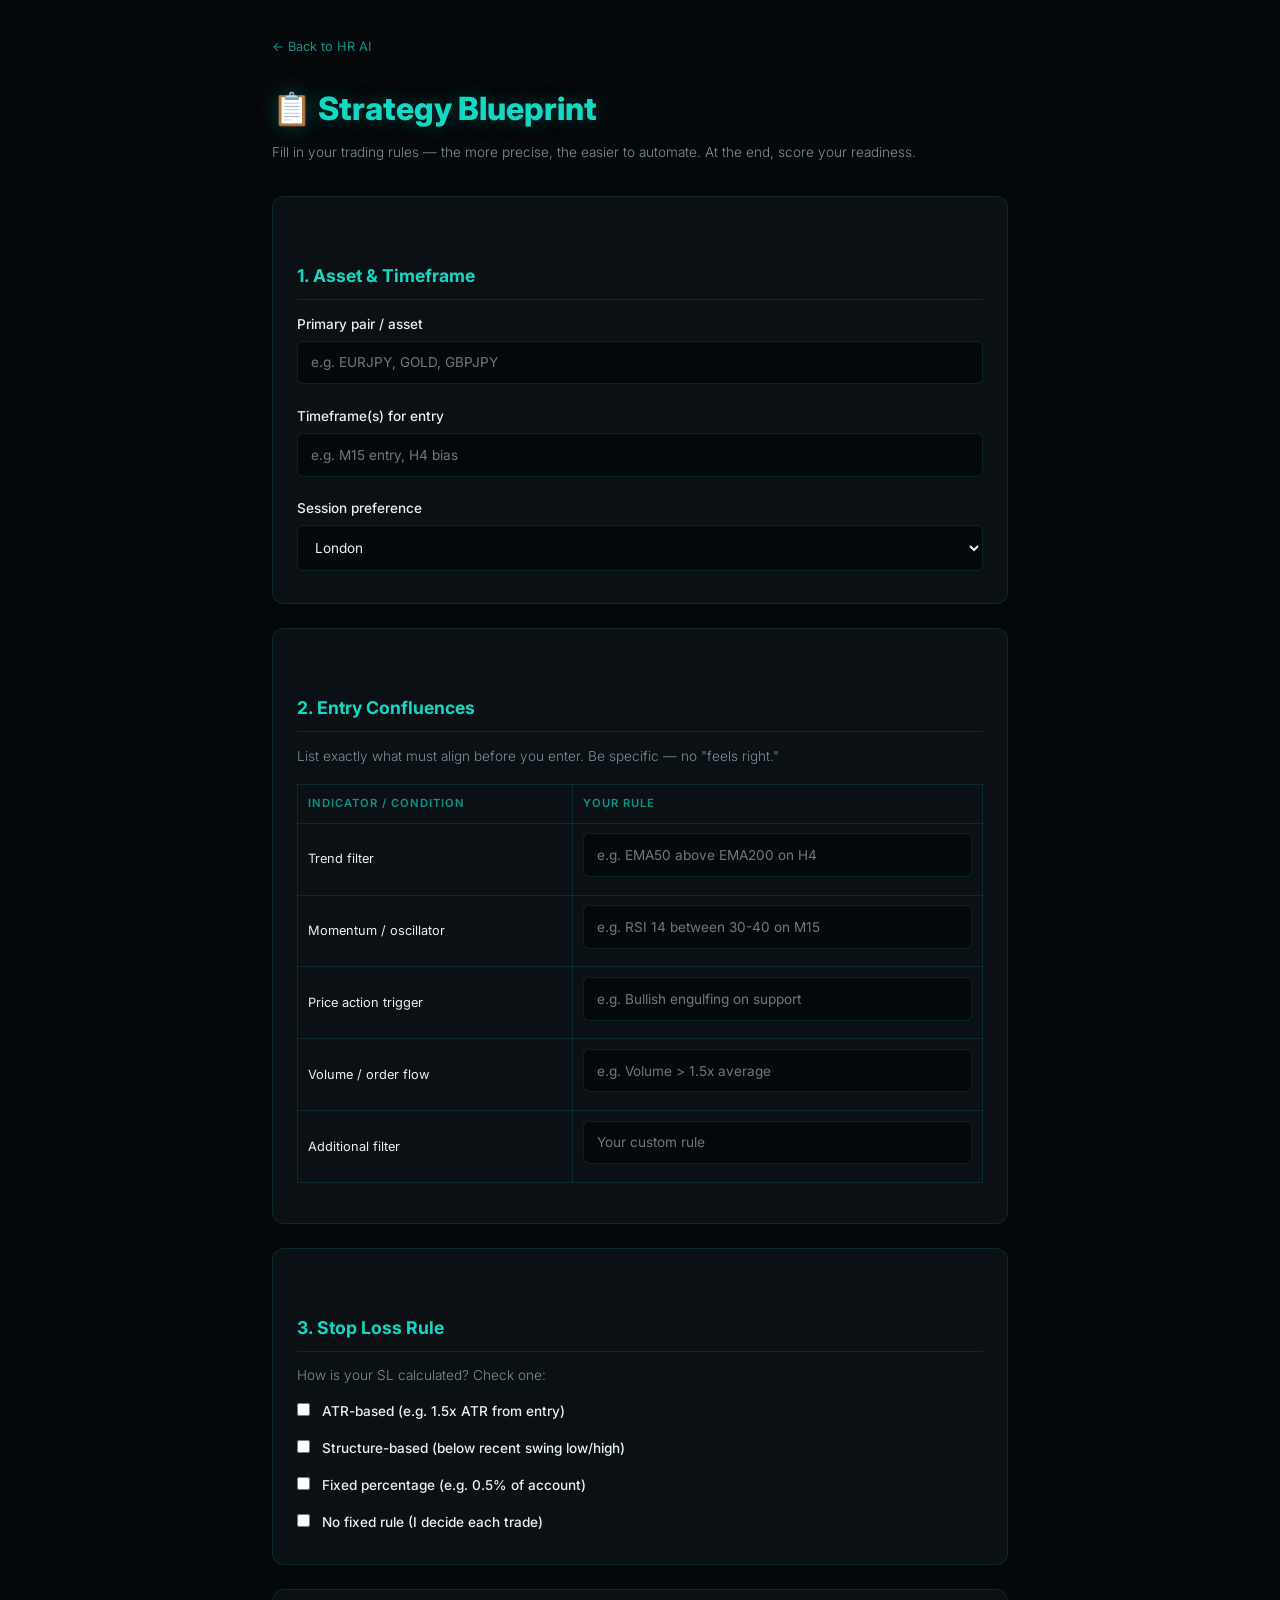
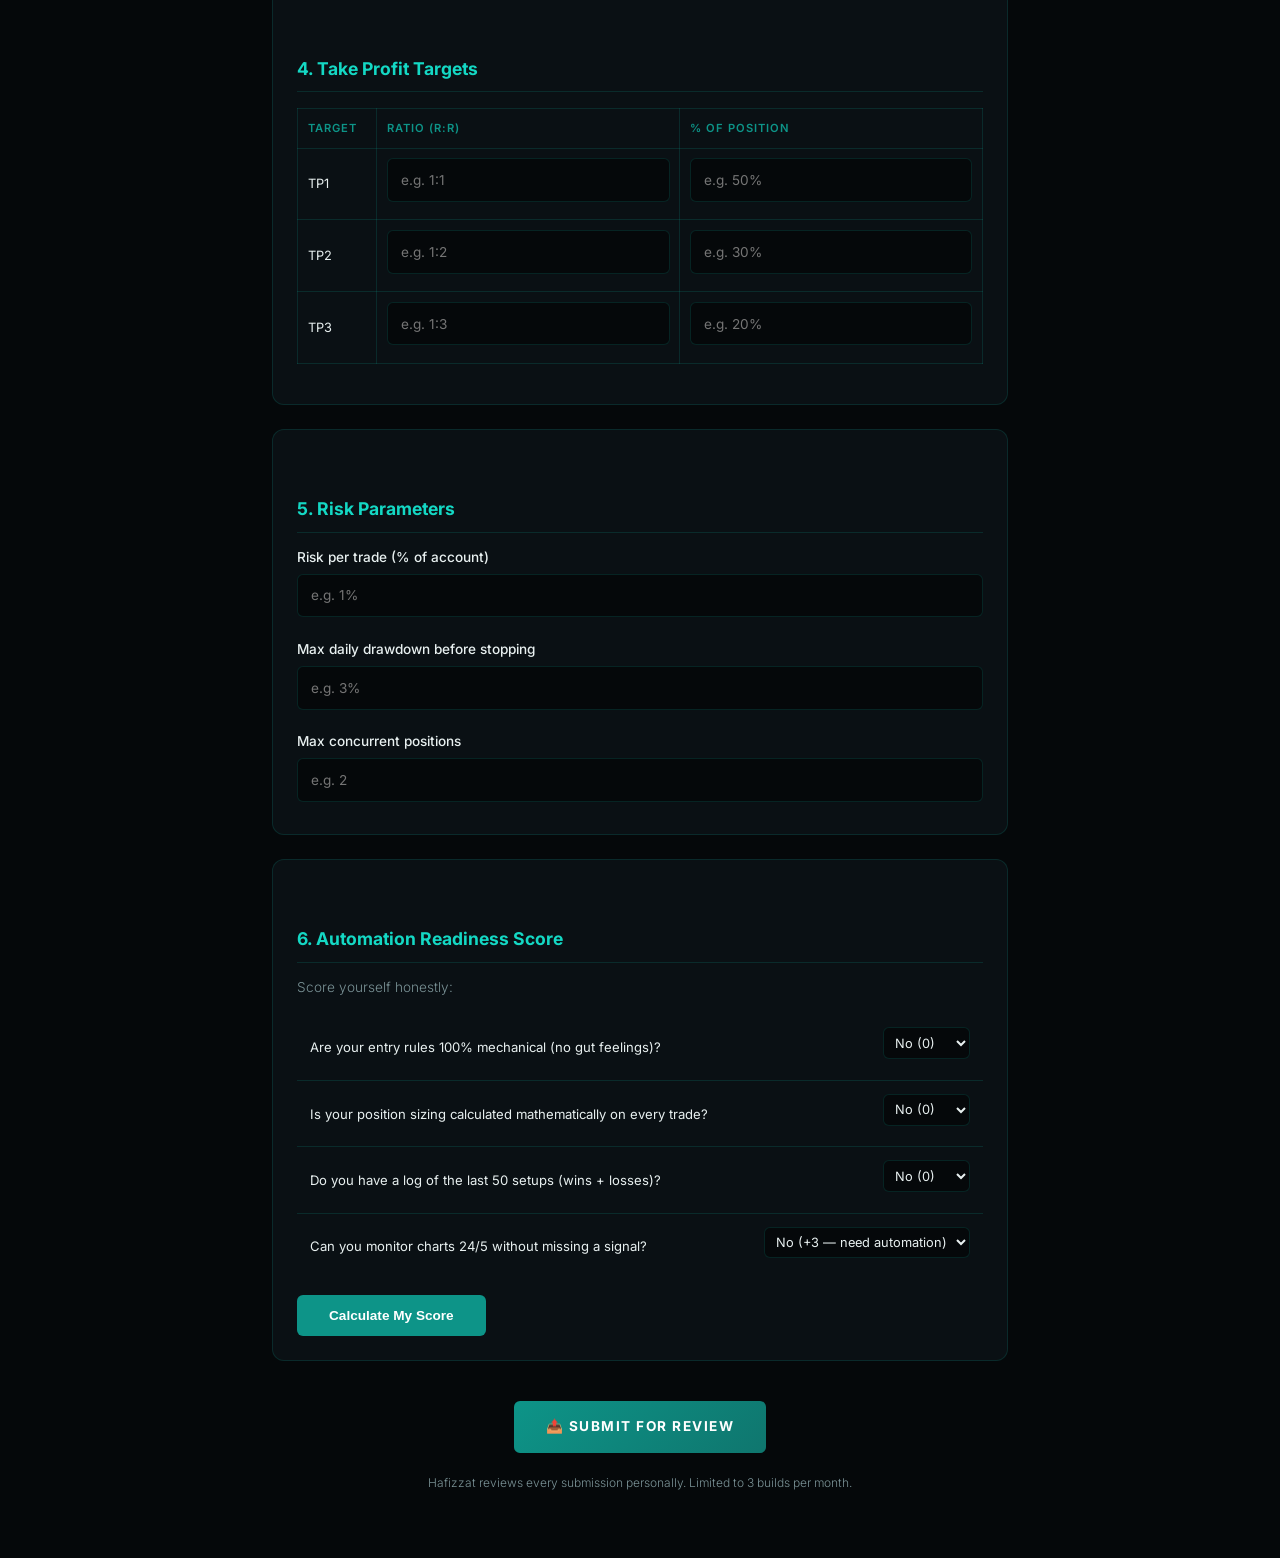
==== blueprint.html @ 15f44d0b "Add interactive Strategy Blueprint worksheet" ====
<!DOCTYPE html>
<html lang="en">
<head>
<meta charset="UTF-8">
<meta name="viewport" content="width=device-width, initial-scale=1.0">
<title>Strategy Blueprint — HR AI</title>
<link href="https://fonts.googleapis.com/css2?family=Inter:wght@300;400;500;600;700;800;900&family=JetBrains+Mono:wght@400;500;700&display=swap" rel="stylesheet">
<style>
* { margin:0; padding:0; box-sizing:border-box; }
:root {
  --cyan: #0d9488; --cyan-bright: #14d8c4; --cyan-glow: rgba(13,148,136,0.4);
  --cyan-dim: rgba(13,148,136,0.15); --bg: #05080a; --bg-card: rgba(13,20,25,0.7);
  --text: #e8f0f0; --text-dim: #7a9296; --border: rgba(13,148,136,0.2);
}
body { font-family:'Inter',sans-serif; background:var(--bg); color:var(--text); padding:2rem; max-width:800px; margin:0 auto; line-height:1.7; }
h1 { color:var(--cyan-bright); font-size:2rem; font-weight:800; margin-bottom:0.3rem; text-shadow:0 0 20px var(--cyan-glow); }
h2 { color:var(--cyan-bright); font-size:1.1rem; font-weight:700; margin-top:2.5rem; margin-bottom:0.8rem; border-bottom:1px solid var(--border); padding-bottom:0.5rem; }
h3 { font-size:0.95rem; font-weight:600; margin-top:1.5rem; margin-bottom:0.5rem; }
p, li { color:var(--text-dim); font-size:0.85rem; font-weight:300; }
.section { background:var(--bg-card); border:1px solid var(--border); border-radius:12px; padding:1.5rem; margin-bottom:1.5rem; }
label { display:block; font-size:0.85rem; margin:0.8rem 0 0.3rem; color:var(--text); font-weight:500; }
input, textarea, select { width:100%; padding:0.8rem; border-radius:6px; border:1px solid var(--border); background:var(--bg); color:var(--text); font-family:'Inter',sans-serif; font-size:0.85rem; margin-bottom:0.5rem; }
input:focus, textarea:focus { outline:none; border-color:var(--cyan); }
table { width:100%; border-collapse:collapse; margin:1rem 0; font-size:0.8rem; }
td, th { border:1px solid var(--border); padding:0.6rem; text-align:left; }
th { color:var(--cyan); font-weight:600; font-size:0.7rem; text-transform:uppercase; letter-spacing:1px; }
.quiz-item { display:flex; justify-content:space-between; align-items:center; padding:0.8rem; border-bottom:1px solid var(--border); }
.quiz-item:last-child { border-bottom:none; }
.quiz-item span { font-size:0.82rem; color:var(--text); }
.quiz-item select { width:auto; padding:0.4rem; font-size:0.8rem; }
.score-box { text-align:center; padding:1.5rem; border:1px solid var(--cyan); border-radius:12px; margin:1.5rem 0; background:var(--cyan-dim); }
.score-box .num { font-family:'JetBrains Mono',monospace; font-size:2.5rem; color:var(--cyan-bright); text-shadow:0 0 20px var(--cyan-glow); }
.btn { display:inline-block; padding:0.9rem 2rem; border-radius:6px; text-decoration:none; font-weight:700; font-size:0.85rem; text-transform:uppercase; letter-spacing:1.5px; margin:0.5rem 0; }
.btn-primary { background:linear-gradient(135deg,var(--cyan),#0f766e); color:#fff; }
.btn-outline { border:1px solid var(--border); color:var(--cyan-bright); background:transparent; }
.back { color:var(--cyan); text-decoration:none; font-size:0.8rem; display:inline-block; margin-bottom:1.5rem; }
.calc-btn { background:var(--cyan); color:#fff; border:none; padding:0.8rem 2rem; border-radius:6px; cursor:pointer; font-weight:700; font-size:0.85rem; margin-top:1rem; }
.calc-btn:hover { box-shadow:0 0 20px var(--cyan-glow); }
</style>
</head>
<body>
<a href="/hr-ai/" class="back">← Back to HR AI</a>
<h1>📋 Strategy Blueprint</h1>
<p style="margin-bottom:2rem;">Fill in your trading rules — the more precise, the easier to automate. At the end, score your readiness.</p>

<div class="section">
<h2>1. Asset & Timeframe</h2>
<label>Primary pair / asset</label>
<input type="text" placeholder="e.g. EURJPY, GOLD, GBPJPY">
<label>Timeframe(s) for entry</label>
<input type="text" placeholder="e.g. M15 entry, H4 bias">
<label>Session preference</label>
<select><option>London</option><option>New York</option><option>Asian</option><option>Any / All</option></select>
</div>

<div class="section">
<h2>2. Entry Confluences</h2>
<p style="margin-bottom:0.8rem;">List exactly what must align before you enter. Be specific — no "feels right."</p>
<table>
<tr><th>Indicator / Condition</th><th>Your Rule</th></tr>
<tr><td>Trend filter</td><td><input placeholder="e.g. EMA50 above EMA200 on H4"></td></tr>
<tr><td>Momentum / oscillator</td><td><input placeholder="e.g. RSI 14 between 30-40 on M15"></td></tr>
<tr><td>Price action trigger</td><td><input placeholder="e.g. Bullish engulfing on support"></td></tr>
<tr><td>Volume / order flow</td><td><input placeholder="e.g. Volume > 1.5x average"></td></tr>
<tr><td>Additional filter</td><td><input placeholder="Your custom rule"></td></tr>
</table>
</div>

<div class="section">
<h2>3. Stop Loss Rule</h2>
<p>How is your SL calculated? Check one:</p>
<label><input type="checkbox" style="width:auto; margin-right:0.5rem;"> ATR-based (e.g. 1.5x ATR from entry)</label>
<label><input type="checkbox" style="width:auto; margin-right:0.5rem;"> Structure-based (below recent swing low/high)</label>
<label><input type="checkbox" style="width:auto; margin-right:0.5rem;"> Fixed percentage (e.g. 0.5% of account)</label>
<label><input type="checkbox" style="width:auto; margin-right:0.5rem;"> No fixed rule (I decide each trade)</label>
</div>

<div class="section">
<h2>4. Take Profit Targets</h2>
<table>
<tr><th>Target</th><th>Ratio (R:R)</th><th>% of position</th></tr>
<tr><td>TP1</td><td><input placeholder="e.g. 1:1"></td><td><input placeholder="e.g. 50%"></td></tr>
<tr><td>TP2</td><td><input placeholder="e.g. 1:2"></td><td><input placeholder="e.g. 30%"></td></tr>
<tr><td>TP3</td><td><input placeholder="e.g. 1:3"></td><td><input placeholder="e.g. 20%"></td></tr>
</table>
</div>

<div class="section">
<h2>5. Risk Parameters</h2>
<label>Risk per trade (% of account)</label>
<input type="text" placeholder="e.g. 1%">
<label>Max daily drawdown before stopping</label>
<input type="text" placeholder="e.g. 3%">
<label>Max concurrent positions</label>
<input type="text" placeholder="e.g. 2">
</div>

<div class="section">
<h2>6. Automation Readiness Score</h2>
<p style="margin-bottom:1rem;">Score yourself honestly:</p>
<div id="quiz">
<div class="quiz-item"><span>Are your entry rules 100% mechanical (no gut feelings)?</span> <select class="q"><option value="0">No (0)</option><option value="2">Yes (+2)</option></select></div>
<div class="quiz-item"><span>Is your position sizing calculated mathematically on every trade?</span> <select class="q"><option value="0">No (0)</option><option value="2">Yes (+2)</option></select></div>
<div class="quiz-item"><span>Do you have a log of the last 50 setups (wins + losses)?</span> <select class="q"><option value="0">No (0)</option><option value="2">Yes (+2)</option></select></div>
<div class="quiz-item"><span>Can you monitor charts 24/5 without missing a signal?</span> <select class="q"><option value="3">No (+3 — need automation)</option><option value="0">Yes (0)</option></select></div>
</div>
<button class="calc-btn" onclick="calcScore()">Calculate My Score</button>
<div id="score-result" style="display:none;" class="score-box">
<div class="num" id="score-num">0</div>
<p id="score-msg" style="color:var(--text-dim); margin-top:0.5rem;"></p>
</div>
</div>

<script>
function calcScore() {
  const selects = document.querySelectorAll('.q');
  let total = 0;
  selects.forEach(s => total += parseInt(s.value));
  document.getElementById('score-num').textContent = total + ' / 9';
  document.getElementById('score-result').style.display = 'block';
  const msg = document.getElementById('score-msg');
  if (total >= 6) {
    msg.innerHTML = '✅ Your strategy is mathematically ready for automation.<br>Send a screenshot of your completed worksheet to Hafizzat for a free logic review.';
  } else {
    msg.innerHTML = '📝 Your strategy has discretionary noise. Let's clean it up.<br>Send your current rules to Hafizzat — he'll help structure them into a codeable framework.';
  }
}
</script>

<div style="text-align:center; margin:2rem 0;">
<a href="https://wa.me/60133355669?text=Hi%20Hafizzat%2C%20I've%20completed%20my%20Strategy%20Blueprint.%20My%20score%20is%20[XX]%20-%20can%20you%20review%20it%3F" class="btn btn-primary">📤 Submit for Review</a>
<p style="margin-top:0.8rem; font-size:0.75rem; color:var(--text-dim);">Hafizzat reviews every submission personally. Limited to 3 builds per month.</p>
</div>
</body>
</html>
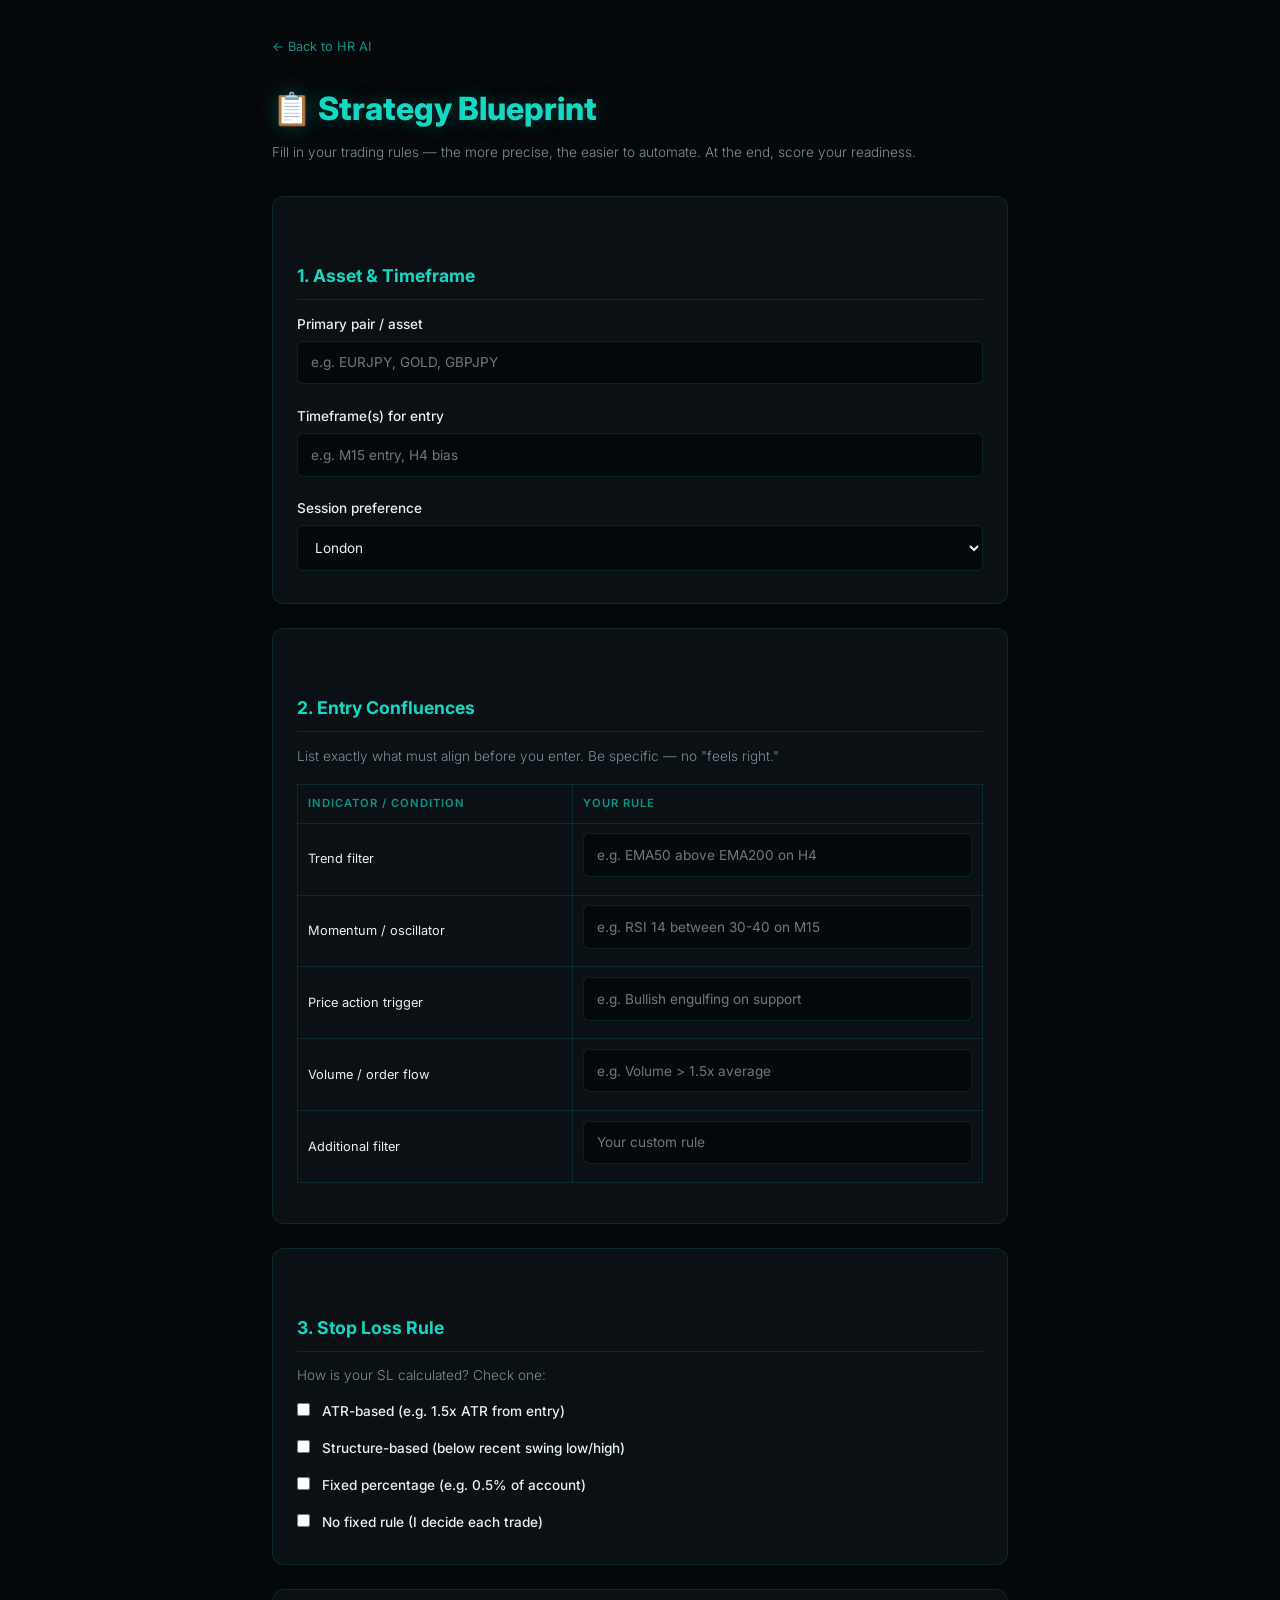
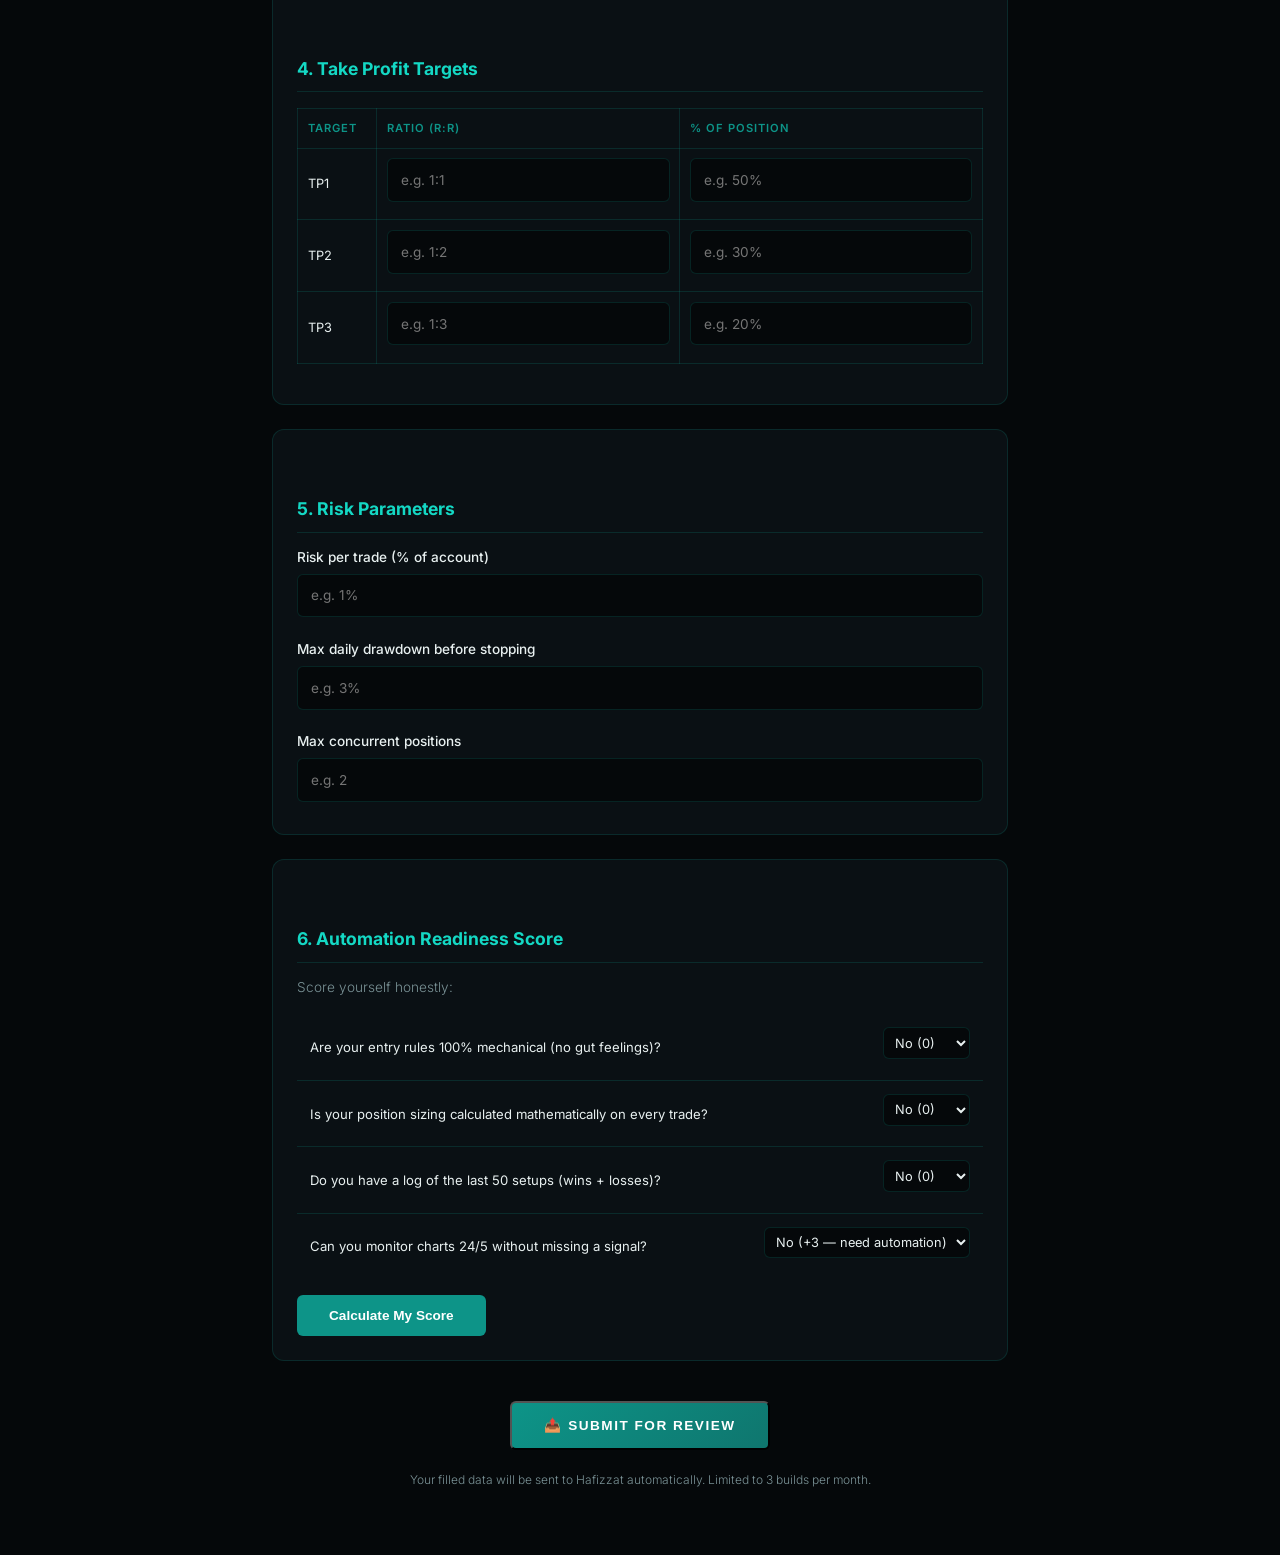
==== commit 4c1bd5d8: "Dynamic WhatsApp submit — sends filled form data" ====
--- a/blueprint.html
+++ b/blueprint.html
@@ -46,11 +46,11 @@
 <div class="section">
 <h2>1. Asset & Timeframe</h2>
 <label>Primary pair / asset</label>
-<input type="text" placeholder="e.g. EURJPY, GOLD, GBPJPY">
+<input id="asset" type="text" placeholder="e.g. EURJPY, GOLD, GBPJPY">
 <label>Timeframe(s) for entry</label>
-<input type="text" placeholder="e.g. M15 entry, H4 bias">
+<input id="timeframe" type="text" placeholder="e.g. M15 entry, H4 bias">
 <label>Session preference</label>
-<select><option>London</option><option>New York</option><option>Asian</option><option>Any / All</option></select>
+<select id="session"><option>London</option><option>New York</option><option>Asian</option><option>Any / All</option></select>
 </div>
 
 <div class="section">
@@ -88,11 +88,11 @@
 <div class="section">
 <h2>5. Risk Parameters</h2>
 <label>Risk per trade (% of account)</label>
-<input type="text" placeholder="e.g. 1%">
+<input id="risk" type="text" placeholder="e.g. 1%">
 <label>Max daily drawdown before stopping</label>
-<input type="text" placeholder="e.g. 3%">
+<input id="maxdd" type="text" placeholder="e.g. 3%">
 <label>Max concurrent positions</label>
-<input type="text" placeholder="e.g. 2">
+<input id="maxpos" type="text" placeholder="e.g. 2">
 </div>
 
 <div class="section">
@@ -127,9 +127,47 @@
 }
 </script>
 
+<script>
+function submitToWhatsApp() {
+  // Grab values
+  const asset = document.getElementById('asset')?.value || 'Not specified';
+  const tf = document.getElementById('timeframe')?.value || 'Not specified';
+  const session = document.getElementById('session')?.value || 'Not specified';
+  const risk = document.getElementById('risk')?.value || 'Not specified';
+  const maxdd = document.getElementById('maxdd')?.value || 'Not specified';
+  const maxpos = document.getElementById('maxpos')?.value || 'Not specified';
+  
+  // Calculate score
+  const selects = document.querySelectorAll('.q');
+  let score = 0;
+  selects.forEach(s => score += parseInt(s.value) || 0);
+  const status = score >= 6 ? 'Ready' : 'Needs structuring';
+  
+  // Check which SL method is checked
+  const slChecks = document.querySelectorAll('input[type="checkbox"]');
+  let slMethod = '';
+  slChecks.forEach(c => { if(c.checked) slMethod += c.parentElement.textContent.trim() + ' | '; });
+  slMethod = slMethod || 'Not specified';
+  
+  // Build message
+  const text = `Hi Hafizzat, I've completed my Strategy Blueprint.\n\n` +
+    `*My System Stats:*\n` +
+    `\u2022 *Readiness Score:* ${score}/9 (${status})\n` +
+    `\u2022 *Primary Asset:* ${asset}\n` +
+    `\u2022 *Timeframe:* ${tf}\n` +
+    `\u2022 *Session:* ${session}\n` +
+    `\u2022 *Risk per Trade:* ${risk}\n` +
+    `\u2022 *Max Daily Drawdown:* ${maxdd}\n` +
+    `\u2022 *SL Method:* ${slMethod.trim()}\n\n` +
+    `Can you review my entry rules to see if they fit your deployment queue?`;
+  
+  window.location.href = `https://wa.me/60133355669?text=${encodeURIComponent(text)}`;
+}
+</script>
+
 <div style="text-align:center; margin:2rem 0;">
-<a href="https://wa.me/60133355669?text=Hi%20Hafizzat%2C%20I've%20completed%20my%20Strategy%20Blueprint.%20My%20score%20is%20[XX]%20-%20can%20you%20review%20it%3F" class="btn btn-primary">📤 Submit for Review</a>
-<p style="margin-top:0.8rem; font-size:0.75rem; color:var(--text-dim);">Hafizzat reviews every submission personally. Limited to 3 builds per month.</p>
+<button onclick="submitToWhatsApp()" class="btn btn-primary">📤 Submit for Review</button>
+<p style="margin-top:0.8rem; font-size:0.75rem; color:var(--text-dim);">Your filled data will be sent to Hafizzat automatically. Limited to 3 builds per month.</p>
 </div>
 </body>
 </html>
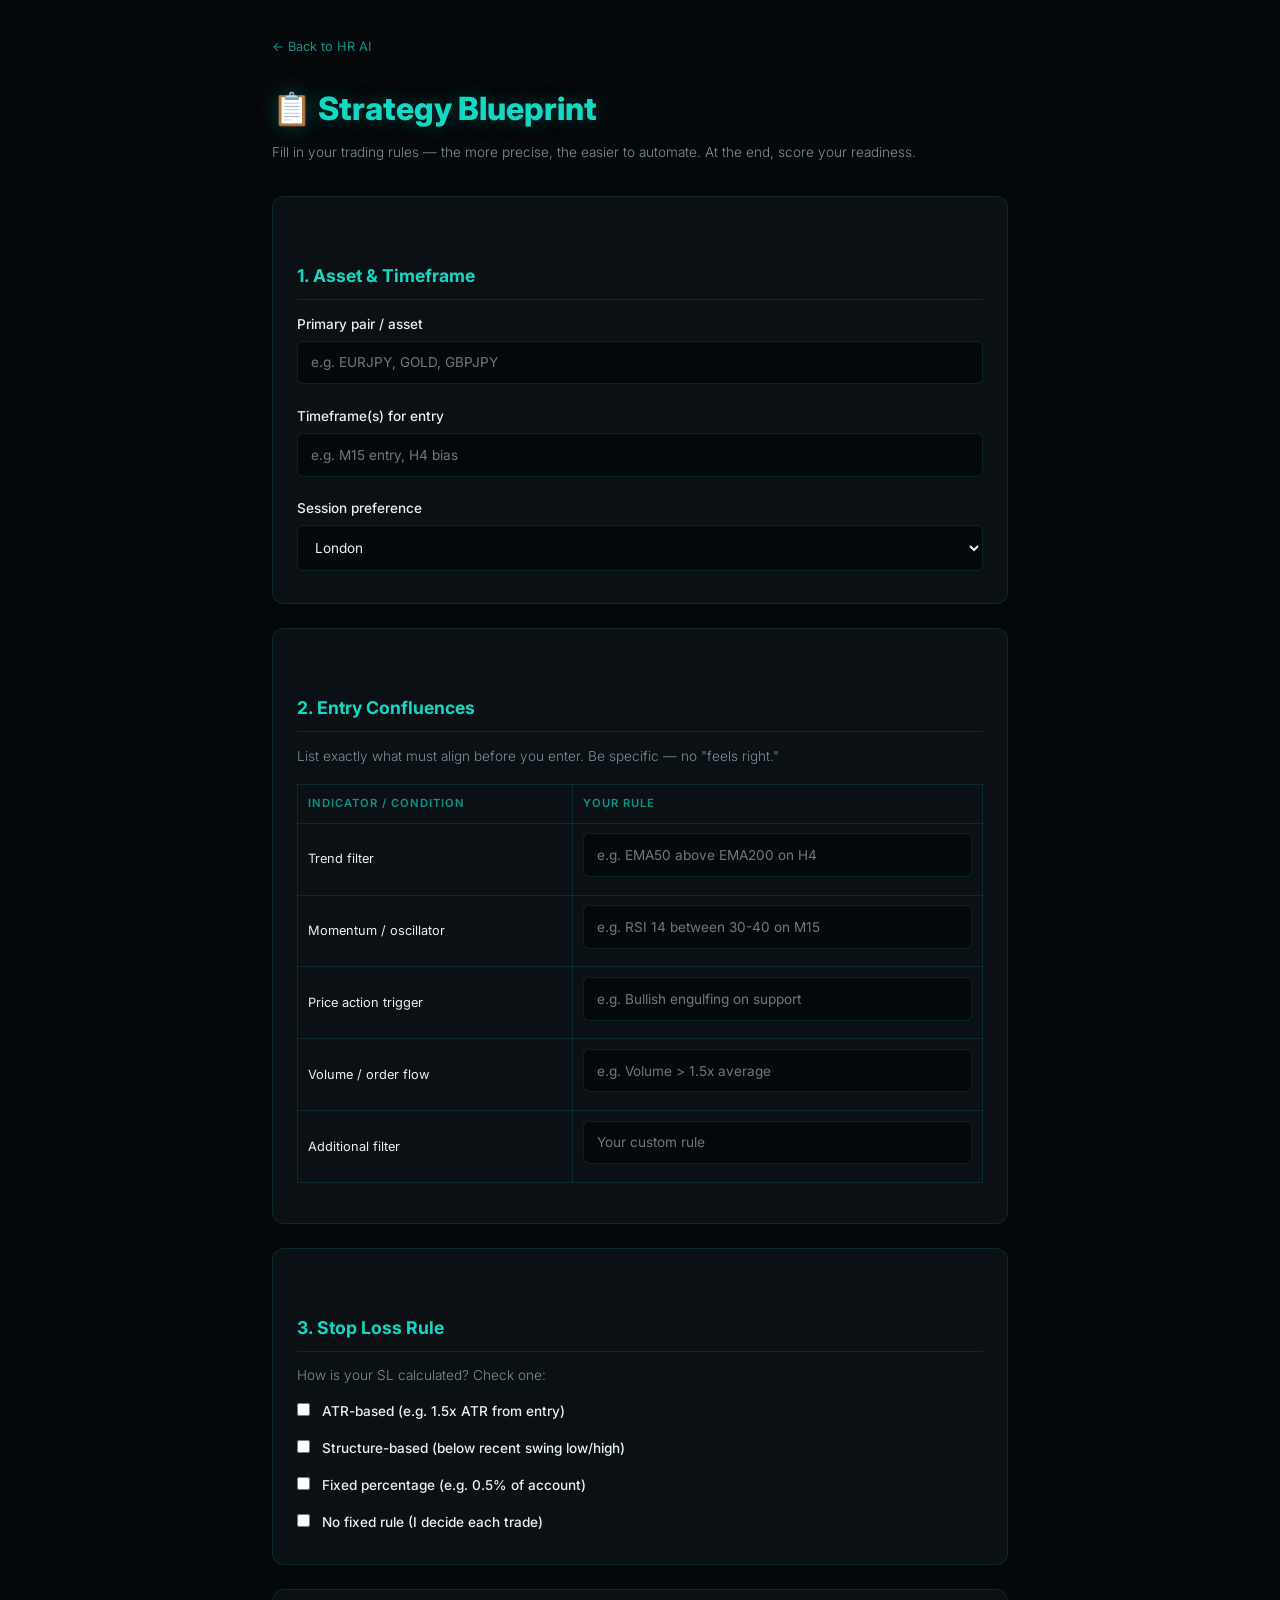
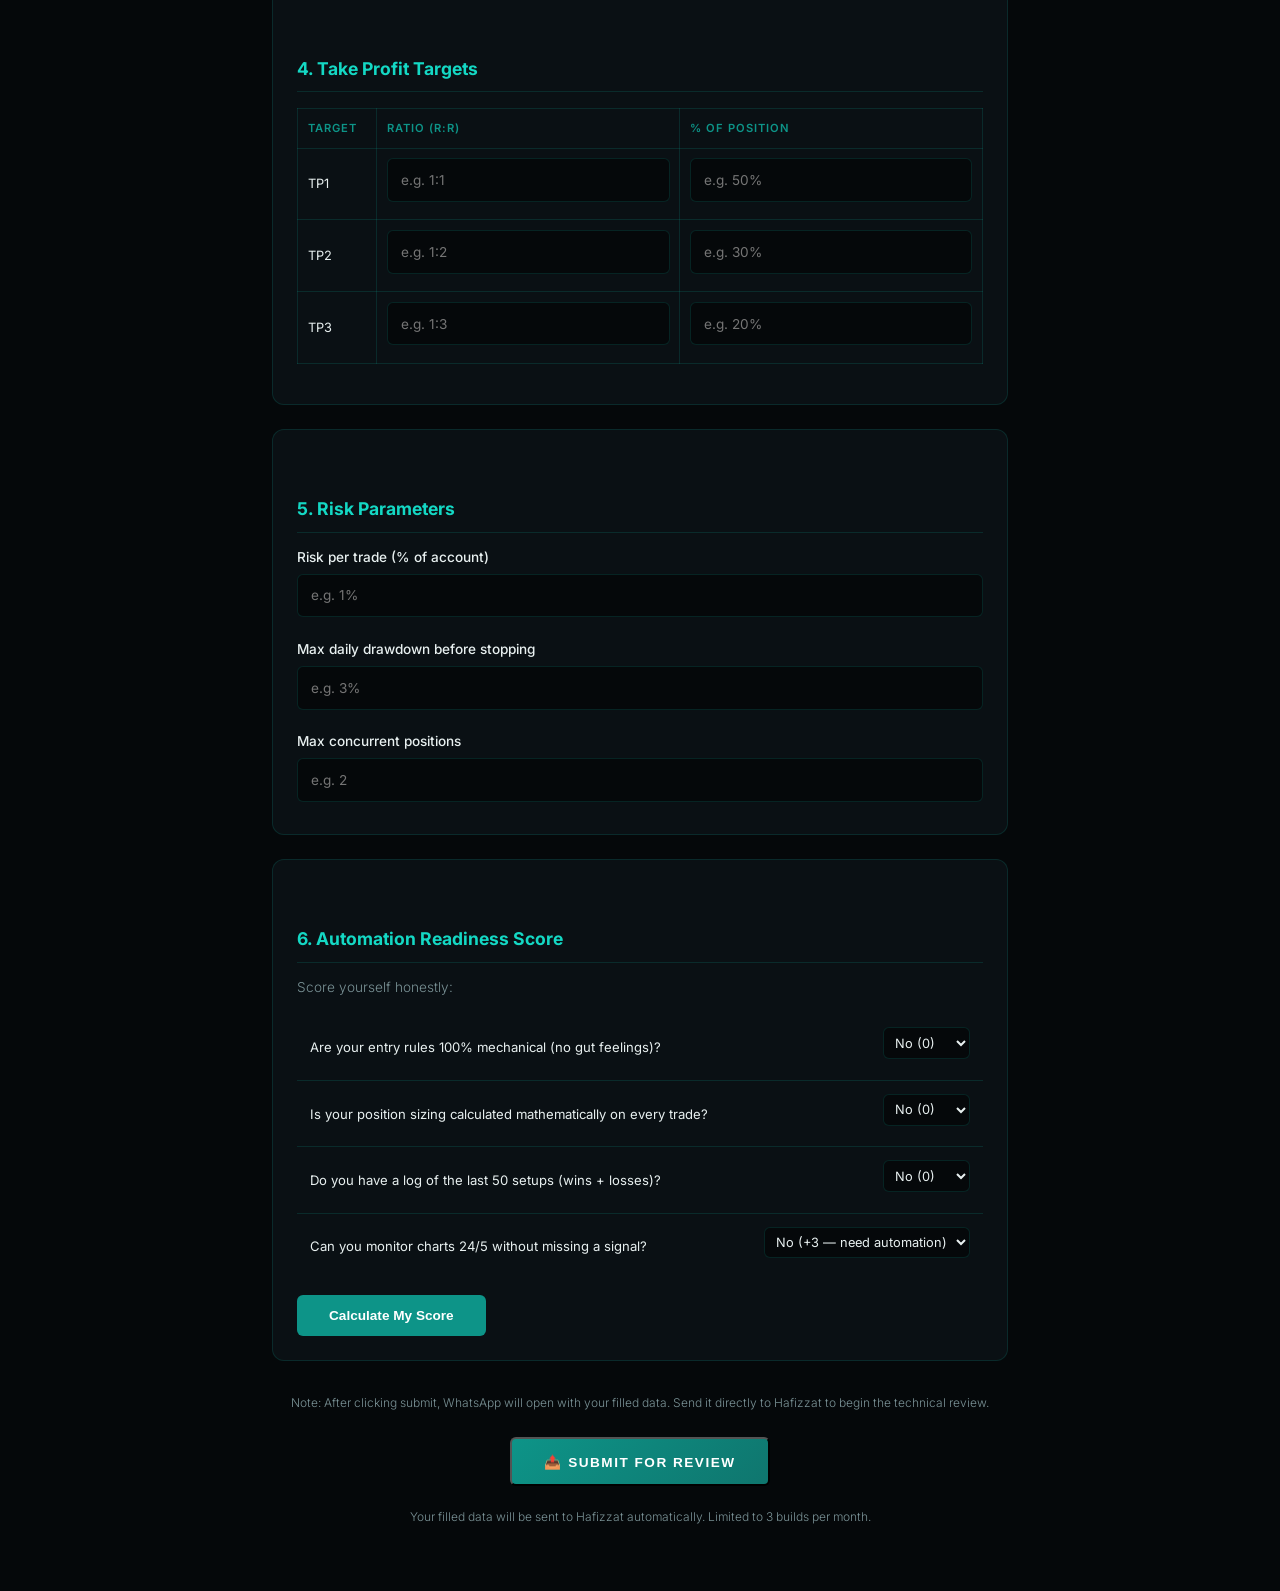
==== commit b0be0d7c: "Add reminder text before submit button" ====
--- a/blueprint.html
+++ b/blueprint.html
@@ -104,7 +104,7 @@
 <div class="quiz-item"><span>Do you have a log of the last 50 setups (wins + losses)?</span> <select class="q"><option value="0">No (0)</option><option value="2">Yes (+2)</option></select></div>
 <div class="quiz-item"><span>Can you monitor charts 24/5 without missing a signal?</span> <select class="q"><option value="3">No (+3 — need automation)</option><option value="0">Yes (0)</option></select></div>
 </div>
-<button class="calc-btn" onclick="calcScore()">Calculate My Score</button>
+<button class="calc-btn" onclick="calcScore()" type="button">Calculate My Score</button>
 <div id="score-result" style="display:none;" class="score-box">
 <div class="num" id="score-num">0</div>
 <p id="score-msg" style="color:var(--text-dim); margin-top:0.5rem;"></p>
@@ -115,16 +115,21 @@
 function calcScore() {
   const selects = document.querySelectorAll('.q');
   let total = 0;
-  selects.forEach(s => total += parseInt(s.value));
+  selects.forEach(s => total += parseInt(s.value) || 0);
   document.getElementById('score-num').textContent = total + ' / 9';
   document.getElementById('score-result').style.display = 'block';
   const msg = document.getElementById('score-msg');
   if (total >= 6) {
     msg.innerHTML = '✅ Your strategy is mathematically ready for automation.<br>Send a screenshot of your completed worksheet to Hafizzat for a free logic review.';
   } else {
-    msg.innerHTML = '📝 Your strategy has discretionary noise. Let's clean it up.<br>Send your current rules to Hafizzat — he'll help structure them into a codeable framework.';
+    msg.innerHTML = "📝 Your strategy has discretionary noise. Let's clean it up.<br>Send your current rules to Hafizzat — he'll help structure them into a codeable framework.";
   }
 }
+// Attach event listener after DOM loads
+document.addEventListener('DOMContentLoaded', function() {
+  var btn = document.querySelector('.calc-btn');
+  if (btn) btn.addEventListener('click', calcScore);
+});
 </script>
 
 <script>
@@ -166,6 +171,7 @@
 </script>
 
 <div style="text-align:center; margin:2rem 0;">
+<p style="font-size:0.75rem; color:var(--text-dim); margin-bottom:1rem;">Note: After clicking submit, WhatsApp will open with your filled data. Send it directly to Hafizzat to begin the technical review.</p>
 <button onclick="submitToWhatsApp()" class="btn btn-primary">📤 Submit for Review</button>
 <p style="margin-top:0.8rem; font-size:0.75rem; color:var(--text-dim);">Your filled data will be sent to Hafizzat automatically. Limited to 3 builds per month.</p>
 </div>
